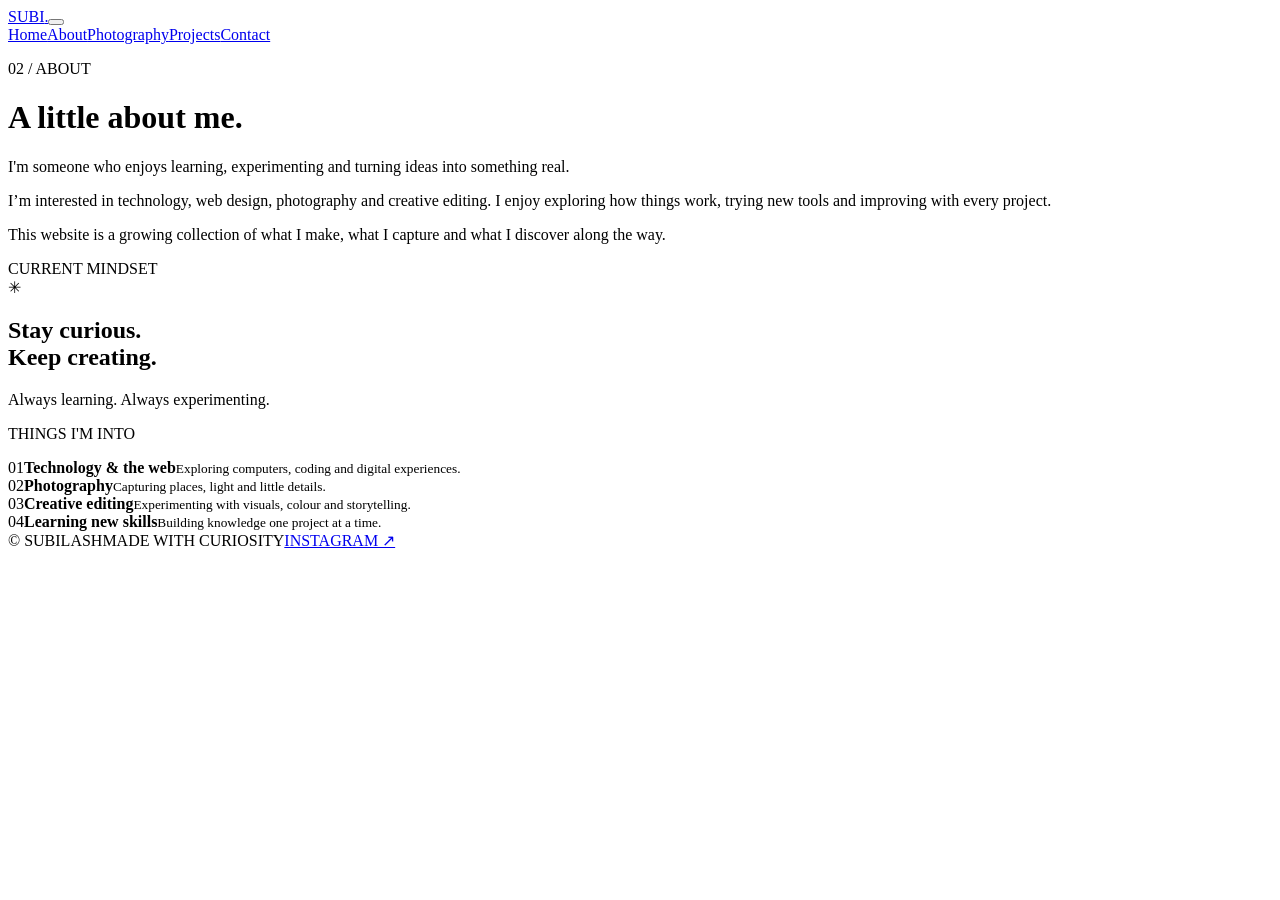
==== about.html @ b33e4e22 "Add files via upload" ====
<!doctype html><html lang="en"><head><meta charset="utf-8"><meta name="viewport" content="width=device-width,initial-scale=1"><meta name="theme-color" content="#05060b"><title>About — Subilash</title><link rel="icon" href="assets/favicon.svg"><link href="https://fonts.googleapis.com/css2?family=DM+Mono:wght@400;500&family=Manrope:wght@400;500;600;700;800&display=swap" rel="stylesheet"><link rel="stylesheet" href="assets/style.css"></head>
<body><header class="site-header"><a class="wordmark" href="index.html"><span class="mark"></span>SUBI<span class="wordmark-dot">.</span></a><button class="menu-toggle" aria-label="Open navigation" aria-expanded="false"><span></span><span></span></button><nav class="nav-links"><a href="index.html">Home</a><a class="active" href="about.html">About</a><a href="photography.html">Photography</a><a href="projects.html">Projects</a><a href="contact.html">Contact</a></nav></header>
<main class="inner-page wrap"><p class="eyebrow"><span class="status-dot"></span> 02 / ABOUT</p><h1 class="page-title">A little about <span class="gradient-text">me.</span></h1><div class="about-layout"><div class="about-lead"><p class="lead">I'm someone who enjoys learning, experimenting and turning ideas into something real.</p><p>I’m interested in technology, web design, photography and creative editing. I enjoy exploring how things work, trying new tools and improving with every project.</p><p>This website is a growing collection of what I make, what I capture and what I discover along the way.</p></div><aside class="about-note"><span class="section-kicker">CURRENT MINDSET</span><div class="note-symbol">✳</div><h2>Stay curious.<br>Keep creating.</h2><p>Always learning. Always experimenting.</p></aside></div>
<section class="interest-section"><p class="section-kicker">THINGS I'M INTO</p><div class="interest-list"><div><span>01</span><strong>Technology & the web</strong><small>Exploring computers, coding and digital experiences.</small></div><div><span>02</span><strong>Photography</strong><small>Capturing places, light and little details.</small></div><div><span>03</span><strong>Creative editing</strong><small>Experimenting with visuals, colour and storytelling.</small></div><div><span>04</span><strong>Learning new skills</strong><small>Building knowledge one project at a time.</small></div></div></section></main>
<footer class="site-footer wrap"><span>© <span data-year></span> SUBILASH</span><span>MADE WITH CURIOSITY</span><a href="https://www.instagram.com/hey_subilash/" target="_blank" rel="noreferrer">INSTAGRAM ↗</a></footer><script src="assets/main.js"></script></body></html>
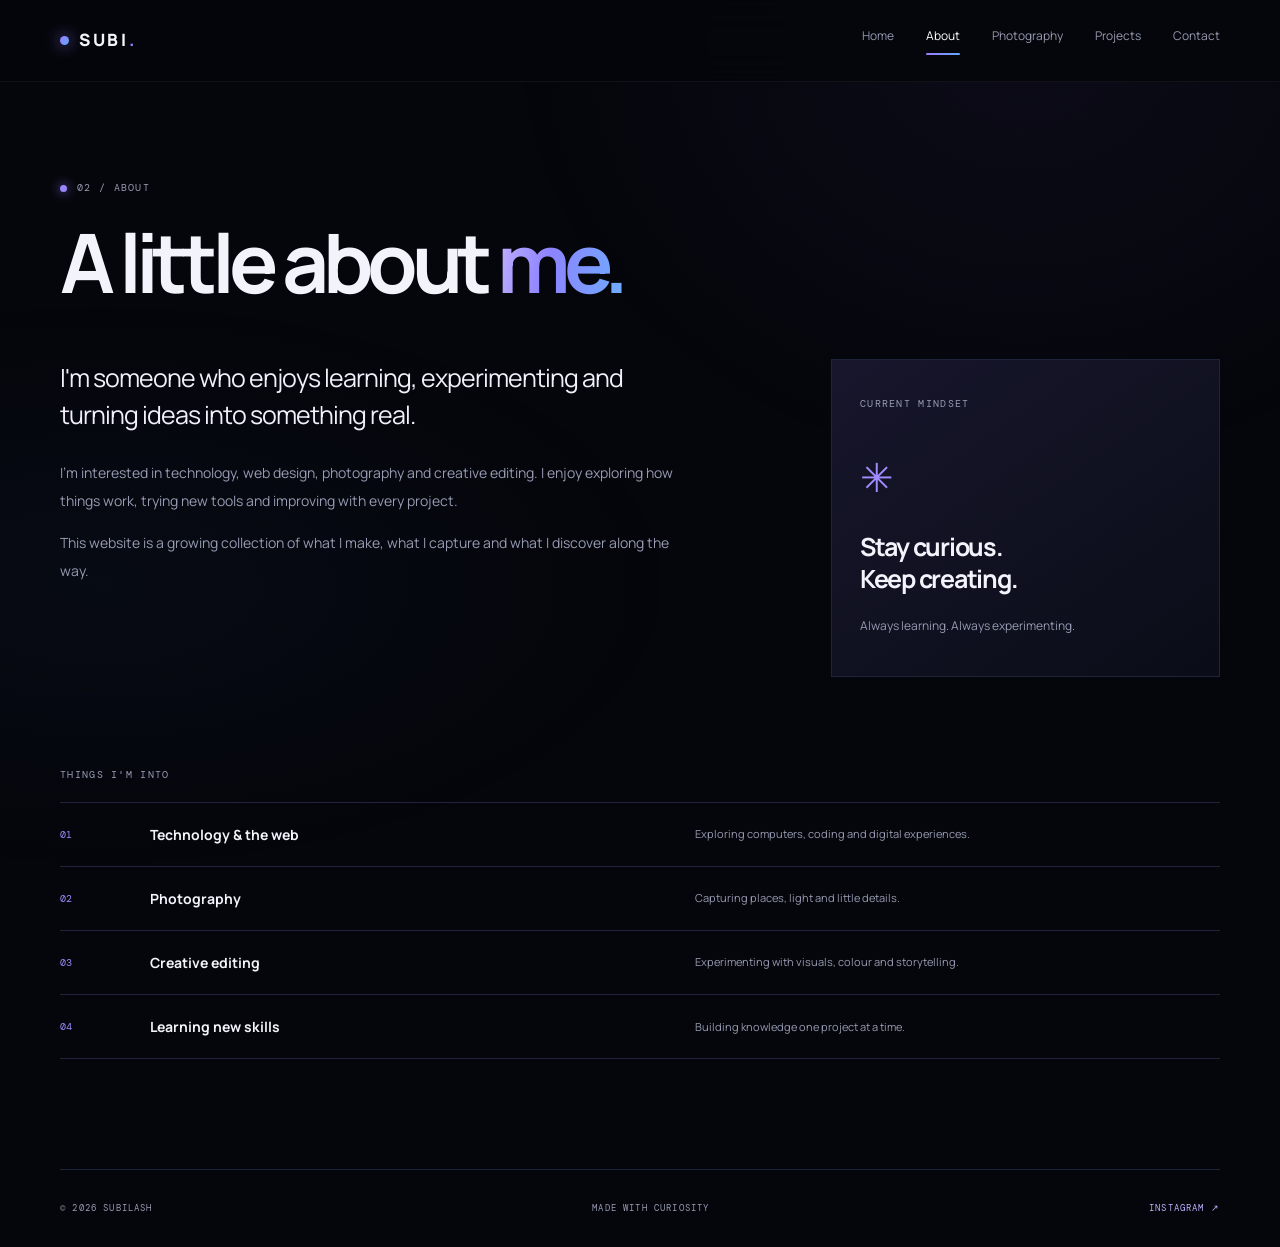
==== commit dde3162a: "Add descriptive metadata to about page" ====
--- a/about.html
+++ b/about.html
@@ -1,4 +1,4 @@
-<!doctype html><html lang="en"><head><meta charset="utf-8"><meta name="viewport" content="width=device-width,initial-scale=1"><meta name="theme-color" content="#05060b"><title>About — Subilash</title><link rel="icon" href="assets/favicon.svg"><link href="https://fonts.googleapis.com/css2?family=DM+Mono:wght@400;500&family=Manrope:wght@400;500;600;700;800&display=swap" rel="stylesheet"><link rel="stylesheet" href="assets/style.css"></head>
+<!doctype html><html lang="en"><head><meta charset="utf-8"><meta name="viewport" content="width=device-width,initial-scale=1"><meta name="theme-color" content="#05060b"><meta name="description" content="Learn about Subilash AA, a student from Kerala interested in technology, web design, photography and creative editing."><meta name="author" content="Subilash AA"><link rel="canonical" href="https://subilash22.github.io/subilash-proflie/about.html"><title>About Subilash AA — Interests and Background</title><link rel="icon" href="assets/favicon.svg"><link href="https://fonts.googleapis.com/css2?family=DM+Mono:wght@400;500&family=Manrope:wght@400;500;600;700;800&display=swap" rel="stylesheet"><link rel="stylesheet" href="assets/style.css"></head>
 <body><header class="site-header"><a class="wordmark" href="index.html"><span class="mark"></span>SUBI<span class="wordmark-dot">.</span></a><button class="menu-toggle" aria-label="Open navigation" aria-expanded="false"><span></span><span></span></button><nav class="nav-links"><a href="index.html">Home</a><a class="active" href="about.html">About</a><a href="photography.html">Photography</a><a href="projects.html">Projects</a><a href="contact.html">Contact</a></nav></header>
 <main class="inner-page wrap"><p class="eyebrow"><span class="status-dot"></span> 02 / ABOUT</p><h1 class="page-title">A little about <span class="gradient-text">me.</span></h1><div class="about-layout"><div class="about-lead"><p class="lead">I'm someone who enjoys learning, experimenting and turning ideas into something real.</p><p>I’m interested in technology, web design, photography and creative editing. I enjoy exploring how things work, trying new tools and improving with every project.</p><p>This website is a growing collection of what I make, what I capture and what I discover along the way.</p></div><aside class="about-note"><span class="section-kicker">CURRENT MINDSET</span><div class="note-symbol">✳</div><h2>Stay curious.<br>Keep creating.</h2><p>Always learning. Always experimenting.</p></aside></div>
 <section class="interest-section"><p class="section-kicker">THINGS I'M INTO</p><div class="interest-list"><div><span>01</span><strong>Technology & the web</strong><small>Exploring computers, coding and digital experiences.</small></div><div><span>02</span><strong>Photography</strong><small>Capturing places, light and little details.</small></div><div><span>03</span><strong>Creative editing</strong><small>Experimenting with visuals, colour and storytelling.</small></div><div><span>04</span><strong>Learning new skills</strong><small>Building knowledge one project at a time.</small></div></div></section></main>
--- a/assets/style.css
+++ b/assets/style.css
@@ -0,0 +1,15 @@
+
+:root{--bg:#05060b;--panel:#0b0e18;--panel2:#101425;--line:#20243a;--text:#f3f4fb;--muted:#969bb2;--purple:#9b7bff;--blue:#62a9ff;--mint:#a6a2ff;--max:1160px}
+*{box-sizing:border-box}html{scroll-behavior:smooth}body{margin:0;background:var(--bg);color:var(--text);font-family:Manrope,Arial,sans-serif;line-height:1.65;min-height:100vh;overflow-x:hidden}body:before{content:"";position:fixed;inset:0;pointer-events:none;z-index:-1;background:radial-gradient(ellipse at 80% 5%,#27204b35,transparent 35%),radial-gradient(ellipse at 8% 65%,#14274a26,transparent 34%)}
+a{color:inherit;text-decoration:none}.wrap{width:min(var(--max),calc(100% - 64px));margin-inline:auto}.site-header{height:82px;padding:0 max(32px,calc((100vw - var(--max))/2));display:flex;align-items:center;justify-content:space-between;border-bottom:1px solid #ffffff0c;background:#05060bdc;backdrop-filter:blur(18px);position:sticky;top:0;z-index:20}.wordmark{font-size:17px;font-weight:800;letter-spacing:.16em;display:flex;align-items:center;gap:10px}.wordmark-dot{color:var(--purple);margin-left:-10px}.mark{width:9px;height:9px;border-radius:50%;background:linear-gradient(135deg,var(--purple),var(--blue));box-shadow:0 0 16px #8c7cff}.nav-links{display:flex;gap:32px}.nav-links a{font-size:12px;color:var(--muted);transition:.2s}.nav-links a:hover,.nav-links a.active{color:#fff}.nav-links a.active:after{content:"";display:block;height:2px;background:linear-gradient(90deg,var(--purple),var(--blue));margin-top:7px;border-radius:2px}.menu-toggle{display:none}
+.hero{min-height:650px;position:relative;display:flex;align-items:center;padding-block:90px 120px}.hero-copy{position:relative;z-index:2;max-width:620px}.eyebrow,.section-kicker,.feature-number,.hero-bottom,.art-caption,.site-footer,.contact-label,.project-row small{font-family:"DM Mono",monospace;letter-spacing:.13em;font-size:10px;color:var(--muted)}.eyebrow{display:flex;align-items:center;gap:10px}.status-dot{width:7px;height:7px;border-radius:50%;background:#9a85ff;box-shadow:0 0 12px #9278ff}.hero h1{font-size:clamp(54px,8vw,100px);line-height:.99;letter-spacing:-.075em;margin:28px 0 24px;font-weight:700}.gradient-text{background:linear-gradient(100deg,#c6b4ff 0%,#8d83ff 42%,#6daeff 100%);-webkit-background-clip:text;background-clip:text;color:transparent}.hero-description{font-size:16px;color:var(--muted);max-width:450px;line-height:1.9}.hero-actions{display:flex;align-items:center;gap:28px;margin-top:34px}.button{display:inline-flex;align-items:center;gap:20px;padding:13px 18px;border-radius:4px;font-size:12px;font-weight:700;transition:.25s}.button-primary{background:linear-gradient(110deg,#8c70ed,#4c84d8);color:white;box-shadow:0 8px 35px #745be52b}.button-primary:hover{transform:translateY(-3px);box-shadow:0 12px 40px #745be54d}.text-link,.arrow-link{font:10px "DM Mono",monospace;color:#c1b7ff;letter-spacing:.06em}.text-link span{margin-left:8px}.hero-art{position:absolute;width:min(46vw,500px);aspect-ratio:1;right:0;top:50%;transform:translateY(-52%);display:grid;place-items:center;opacity:.9}.art-glow{position:absolute;inset:14%;border-radius:50%;background:radial-gradient(circle,#5f4bc22a,transparent 65%);filter:blur(20px)}.hero-core{width:38%;aspect-ratio:1;border-radius:50%;background:radial-gradient(circle at 35% 28%,#25254d 0,#101321 38%,#05060b 72%);box-shadow:0 0 35px #7765ff35,0 0 100px #5340ad20,inset -12px -12px 30px #000}.orbit{position:absolute;border:1px solid #8c7bff38;border-radius:50%;width:78%;height:30%;transform:rotate(-27deg);box-shadow:0 0 20px #7a67ff12}.orbit-b{width:95%;height:43%;transform:rotate(35deg);border-color:#67aaff26}.art-caption{position:absolute;bottom:4%;right:2%;font-size:8px}.hero-bottom{position:absolute;bottom:36px;left:0;right:0;display:flex;align-items:center;gap:18px;font-size:9px}.scroll-line{width:70px;height:1px;background:linear-gradient(90deg,var(--purple),transparent)}.hero-bottom span:last-child{margin-left:auto}
+.intro-strip{border-top:1px solid var(--line);border-bottom:1px solid var(--line);padding:34px 0;display:grid;grid-template-columns:180px 1fr auto;align-items:center;gap:24px}.intro-strip p{font-size:14px;color:#d4d5e1;margin:0;max-width:580px}.arrow-link{white-space:nowrap}.feature-grid{display:grid;grid-template-columns:repeat(3,1fr);gap:14px;padding-top:90px}.feature-card{min-height:260px;border:1px solid var(--line);background:linear-gradient(145deg,#101321b8,#090b12);padding:24px;position:relative;transition:.3s;overflow:hidden}.feature-card:before{content:"";position:absolute;width:180px;height:180px;border-radius:50%;right:-90px;top:-100px;background:#806bff15;filter:blur(12px);transition:.3s}.feature-card:hover{transform:translateY(-6px);border-color:#8371ce88}.feature-card:hover:before{transform:scale(1.5)}.feature-number{font-size:9px}.feature-icon{font-size:28px;color:#a995ff;margin-top:30px}.feature-card h2{font-size:21px;margin:12px 0 5px;letter-spacing:-.04em}.feature-card p{font-size:12px;color:var(--muted);max-width:240px}.feature-arrow{position:absolute;right:24px;bottom:22px;color:#b4a5ff}.closing{padding-block:125px 100px}.closing h2{font-size:clamp(45px,7vw,78px);line-height:1.02;letter-spacing:-.07em;margin:18px 0 30px}.site-footer{min-height:78px;border-top:1px solid var(--line);display:flex;align-items:center;justify-content:space-between;font-size:9px}.site-footer a{color:#bdb0ff}
+.inner-page{padding-top:88px;padding-bottom:110px;min-height:calc(100vh - 160px)}.page-title{font-size:clamp(48px,7vw,82px);line-height:1.05;letter-spacing:-.075em;margin:22px 0 18px}.page-intro{color:var(--muted);font-size:14px;max-width:590px;margin-bottom:48px}.about-layout{display:grid;grid-template-columns:1.4fr .8fr;gap:90px;margin-top:54px;align-items:start}.about-lead{max-width:640px}.about-lead p{color:var(--muted);font-size:14px;line-height:2}.about-lead .lead{font-size:25px;line-height:1.5;color:#f0effa;letter-spacing:-.04em;margin-top:0}.about-note{padding:28px;border:1px solid var(--line);background:linear-gradient(145deg,#17162c,#0a0d17)}.note-symbol{font-size:40px;color:#a18cff;margin:30px 0 12px}.about-note h2{font-size:25px;line-height:1.3;letter-spacing:-.05em}.about-note p{font-size:12px;color:var(--muted)}.interest-section{margin-top:90px}.interest-list{margin-top:18px;border-top:1px solid var(--line)}.interest-list>div{display:grid;grid-template-columns:70px 1fr 1fr;gap:20px;padding:20px 0;border-bottom:1px solid var(--line);align-items:center}.interest-list span{font:10px "DM Mono",monospace;color:#9d8bff}.interest-list strong{font-size:14px}.interest-list small{color:var(--muted);font-size:11px}
+.photo-grid{display:grid;grid-template-columns:repeat(2,minmax(0,1fr));gap:18px}.photo-card{padding:0;border:1px solid var(--line);background:#0a0d15;text-align:left;color:inherit;cursor:zoom-in;overflow:hidden;position:relative}.photo-card img{display:block;width:100%;height:380px;object-fit:cover;filter:saturate(.88) contrast(1.04);transition:transform .7s,filter .5s}.photo-card:hover img{transform:scale(1.035);filter:saturate(1.08) contrast(1.06)}.photo-meta{display:flex;flex-direction:column;padding:15px 17px}.photo-meta strong{font-size:13px}.photo-meta small{font-size:10px;color:var(--muted);margin-top:3px}.lightbox{position:fixed;inset:0;background:#020309f2;z-index:50;display:grid;place-items:center;padding:5vw;opacity:0;visibility:hidden;transition:.25s}.lightbox.open{opacity:1;visibility:visible}.lightbox img{max-width:92vw;max-height:86vh;object-fit:contain}.lightbox-close{position:absolute;right:25px;top:12px;background:none;border:0;color:white;font-size:38px;cursor:pointer}
+.project-list{border-top:1px solid var(--line);margin-top:55px}.project-row{display:grid;grid-template-columns:70px 1fr 40px;gap:20px;padding:30px 0;border-bottom:1px solid var(--line);align-items:start}.project-index{font:11px "DM Mono",monospace;color:#a18cff;padding-top:8px}.project-row h2{font-size:22px;margin:0 0 7px;letter-spacing:-.04em}.project-row p{font-size:13px;color:var(--muted);margin:0 0 13px}.project-row small{font-size:9px}.project-symbol{font-size:22px;color:#a18cff}
+.contact-page{min-height:calc(100vh - 160px)}.contact-links{max-width:760px;margin-top:55px;border-top:1px solid var(--line)}.contact-links a{display:grid;grid-template-columns:150px 1fr 30px;align-items:center;padding:23px 0;border-bottom:1px solid var(--line);transition:.2s}.contact-links a:hover{padding-left:10px;color:#c4b7ff}.contact-links strong{font-size:17px}.contact-arrow{font-size:20px;color:#a18cff}.email-note{font-size:10px;color:#777e96;margin-top:18px}
+.reveal{opacity:0;transform:translateY(18px);transition:opacity .65s ease,transform .65s ease}.reveal.visible{opacity:1;transform:none}
+.intro{position:fixed;inset:0;z-index:100;background:#000;display:grid;place-items:center;overflow:hidden;opacity:1;visibility:visible}.intro img{width:100%;height:100%;object-fit:contain;transform:scale(.82);animation:hole-arrive 2.65s cubic-bezier(.2,.7,.2,1) both}.intro:after{content:"";position:absolute;inset:0;background:radial-gradient(circle at center,transparent 0 9%,#00000014 20%,#000 80%);pointer-events:none}.intro-flash{position:absolute;inset:0;background:white;opacity:0;animation:flash .28s ease 2.58s both;pointer-events:none}.intro.done{animation:intro-away .35s ease forwards;pointer-events:none}@keyframes hole-arrive{0%{opacity:0;transform:scale(.62)}18%{opacity:1}72%{transform:scale(1.04)}100%{opacity:1;transform:scale(1.12)}}@keyframes flash{0%{opacity:0}30%{opacity:.85}100%{opacity:0}}@keyframes intro-away{to{opacity:0;visibility:hidden}}
+@media(max-width:800px){.wrap{width:calc(100% - 42px)}.site-header{height:70px;padding:0 21px}.menu-toggle{display:flex;width:40px;height:40px;border:1px solid var(--line);background:#0b0d16;border-radius:4px;flex-direction:column;justify-content:center;gap:6px;align-items:center}.menu-toggle span{width:16px;height:1px;background:#ddd}.nav-links{display:none;position:absolute;left:0;right:0;top:69px;background:#080a12f7;padding:20px 22px 25px;border-bottom:1px solid var(--line);flex-direction:column;gap:18px}.nav-links.open{display:flex}.nav-links a.active:after{display:none}.hero{min-height:680px;padding-top:70px;align-items:flex-start}.hero-copy{padding-top:55px}.hero h1{font-size:clamp(55px,12vw,82px)}.hero-description{font-size:14px;max-width:380px}.hero-art{width:75vw;max-width:400px;right:-12%;top:58%;opacity:.45}.hero-bottom{bottom:28px}.intro-strip{grid-template-columns:1fr;gap:13px;padding:25px 0}.intro-strip p{font-size:13px}.feature-grid{grid-template-columns:1fr;padding-top:55px}.feature-card{min-height:215px}.feature-icon{margin-top:20px}.closing{padding-block:90px 70px}.site-footer{gap:10px;flex-wrap:wrap;padding:20px 0;line-height:1.8}.inner-page{padding-top:65px}.about-layout{grid-template-columns:1fr;gap:28px;margin-top:35px}.about-note{max-width:480px}.interest-section{margin-top:65px}.photo-grid{grid-template-columns:1fr;gap:14px}.photo-card img{height:min(112vw,440px)}.page-intro{margin-bottom:32px}.contact-links a{grid-template-columns:95px 1fr 20px}.contact-links strong{font-size:14px}.project-row{grid-template-columns:36px 1fr 24px;gap:12px}.project-row h2{font-size:19px}}
+@media(max-width:430px){.hero{min-height:650px}.hero-actions{gap:18px;flex-wrap:wrap}.button{padding:12px 14px}.text-link{font-size:9px}.hero-art{top:60%;right:-20%}.interest-list>div{grid-template-columns:35px 1fr;gap:8px}.interest-list small{grid-column:2}.contact-links a{grid-template-columns:1fr 22px;gap:4px}.contact-label{grid-column:1}.contact-links strong{grid-column:1}.contact-arrow{grid-column:2;grid-row:1/3}.site-footer span:nth-child(2){display:none}}
+@media(prefers-reduced-motion:reduce){*,*::before,*::after{animation-duration:.01ms!important;animation-iteration-count:1!important;scroll-behavior:auto!important;transition-duration:.01ms!important}.reveal{opacity:1;transform:none}}
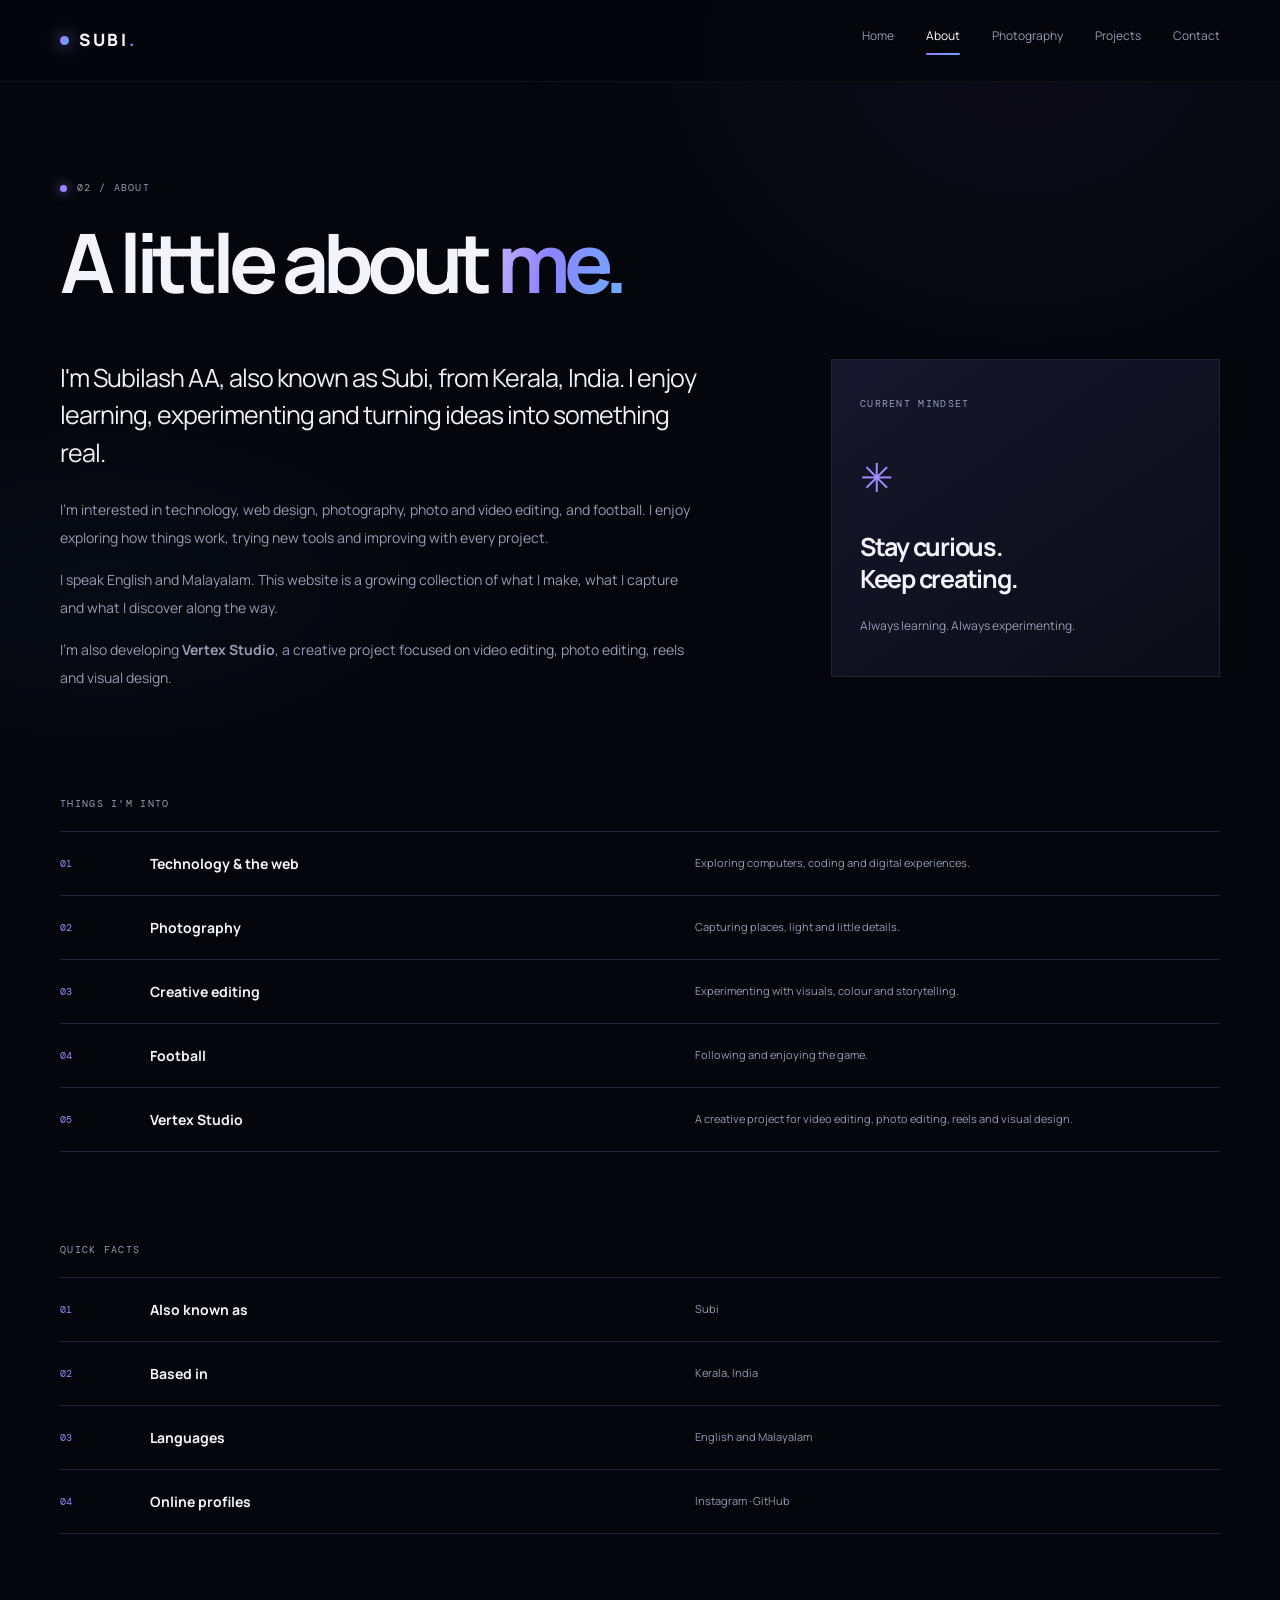
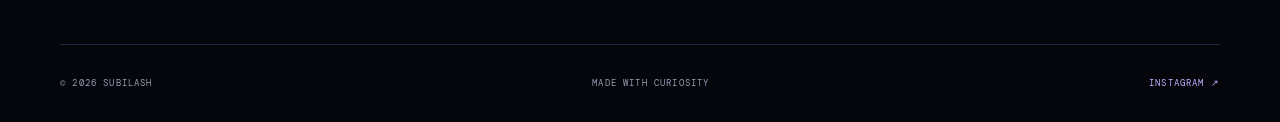
==== commit 030e5531: "Add discoverable profile details and structured data" ====
--- a/about.html
+++ b/about.html
@@ -1,5 +1,58 @@
-<!doctype html><html lang="en"><head><meta charset="utf-8"><meta name="viewport" content="width=device-width,initial-scale=1"><meta name="theme-color" content="#05060b"><meta name="description" content="Learn about Subilash AA, a student from Kerala interested in technology, web design, photography and creative editing."><meta name="author" content="Subilash AA"><link rel="canonical" href="https://subilash22.github.io/subilash-proflie/about.html"><title>About Subilash AA — Interests and Background</title><link rel="icon" href="assets/favicon.svg"><link href="https://fonts.googleapis.com/css2?family=DM+Mono:wght@400;500&family=Manrope:wght@400;500;600;700;800&display=swap" rel="stylesheet"><link rel="stylesheet" href="assets/style.css"></head>
-<body><header class="site-header"><a class="wordmark" href="index.html"><span class="mark"></span>SUBI<span class="wordmark-dot">.</span></a><button class="menu-toggle" aria-label="Open navigation" aria-expanded="false"><span></span><span></span></button><nav class="nav-links"><a href="index.html">Home</a><a class="active" href="about.html">About</a><a href="photography.html">Photography</a><a href="projects.html">Projects</a><a href="contact.html">Contact</a></nav></header>
-<main class="inner-page wrap"><p class="eyebrow"><span class="status-dot"></span> 02 / ABOUT</p><h1 class="page-title">A little about <span class="gradient-text">me.</span></h1><div class="about-layout"><div class="about-lead"><p class="lead">I'm someone who enjoys learning, experimenting and turning ideas into something real.</p><p>I’m interested in technology, web design, photography and creative editing. I enjoy exploring how things work, trying new tools and improving with every project.</p><p>This website is a growing collection of what I make, what I capture and what I discover along the way.</p></div><aside class="about-note"><span class="section-kicker">CURRENT MINDSET</span><div class="note-symbol">✳</div><h2>Stay curious.<br>Keep creating.</h2><p>Always learning. Always experimenting.</p></aside></div>
-<section class="interest-section"><p class="section-kicker">THINGS I'M INTO</p><div class="interest-list"><div><span>01</span><strong>Technology & the web</strong><small>Exploring computers, coding and digital experiences.</small></div><div><span>02</span><strong>Photography</strong><small>Capturing places, light and little details.</small></div><div><span>03</span><strong>Creative editing</strong><small>Experimenting with visuals, colour and storytelling.</small></div><div><span>04</span><strong>Learning new skills</strong><small>Building knowledge one project at a time.</small></div></div></section></main>
-<footer class="site-footer wrap"><span>© <span data-year></span> SUBILASH</span><span>MADE WITH CURIOSITY</span><a href="https://www.instagram.com/hey_subilash/" target="_blank" rel="noreferrer">INSTAGRAM ↗</a></footer><script src="assets/main.js"></script></body></html>+<!doctype html>
+<html lang="en">
+<head>
+  <meta charset="utf-8">
+  <meta name="viewport" content="width=device-width,initial-scale=1">
+  <meta name="theme-color" content="#05060b">
+  <meta name="description" content="Learn about Subilash AA (Subi) from Kerala, India: interests in technology, photography, video editing, football, languages and creative projects including Vertex Studio.">
+  <meta name="author" content="Subilash AA">
+  <meta name="robots" content="index,follow">
+  <link rel="canonical" href="https://subilash22.github.io/subilash-proflie/about.html">
+  <title>About Subilash AA (Subi) — Interests, Languages and Projects</title>
+  <script type="application/ld+json">{"@context":"https://schema.org","@type":"ProfilePage","url":"https://subilash22.github.io/subilash-proflie/about.html","name":"About Subilash AA (Subi)","mainEntity":{"@type":"Person","@id":"https://subilash22.github.io/subilash-proflie/#person","name":"Subilash AA","alternateName":"Subi","url":"https://subilash22.github.io/subilash-proflie/","sameAs":["https://www.instagram.com/hey_subilash/","https://github.com/subilash22"],"description":"Subilash AA, also known as Subi, is a student and creative enthusiast from Kerala, India, interested in technology, photography, photo and video editing, web design, football and creative projects. He is working on Vertex Studio.","knowsAbout":["Technology","Photography","Photo editing","Video editing","Web design","Football","Creative projects"],"knowsLanguage":["English","Malayalam"],"address":{"@type":"PostalAddress","addressRegion":"Kerala","addressCountry":"IN"}}}</script>
+  <link rel="icon" href="assets/favicon.svg">
+  <link href="https://fonts.googleapis.com/css2?family=DM+Mono:wght@400;500&family=Manrope:wght@400;500;600;700;800&display=swap" rel="stylesheet">
+  <link rel="stylesheet" href="assets/style.css">
+</head>
+<body>
+<header class="site-header">
+  <a class="wordmark" href="index.html"><span class="mark"></span>SUBI<span class="wordmark-dot">.</span></a>
+  <button class="menu-toggle" aria-label="Open navigation" aria-expanded="false"><span></span><span></span></button>
+  <nav class="nav-links"><a href="index.html">Home</a><a class="active" href="about.html">About</a><a href="photography.html">Photography</a><a href="projects.html">Projects</a><a href="contact.html">Contact</a></nav>
+</header>
+<main class="inner-page wrap">
+  <p class="eyebrow"><span class="status-dot"></span> 02 / ABOUT</p>
+  <h1 class="page-title">A little about <span class="gradient-text">me.</span></h1>
+  <div class="about-layout">
+    <div class="about-lead">
+      <p class="lead">I'm Subilash AA, also known as Subi, from Kerala, India. I enjoy learning, experimenting and turning ideas into something real.</p>
+      <p>I'm interested in technology, web design, photography, photo and video editing, and football. I enjoy exploring how things work, trying new tools and improving with every project.</p>
+      <p>I speak English and Malayalam. This website is a growing collection of what I make, what I capture and what I discover along the way.</p>
+      <p>I'm also developing <strong>Vertex Studio</strong>, a creative project focused on video editing, photo editing, reels and visual design.</p>
+    </div>
+    <aside class="about-note"><span class="section-kicker">CURRENT MINDSET</span><div class="note-symbol">✳</div><h2>Stay curious.<br>Keep creating.</h2><p>Always learning. Always experimenting.</p></aside>
+  </div>
+  <section class="interest-section">
+    <p class="section-kicker">THINGS I'M INTO</p>
+    <div class="interest-list">
+      <div><span>01</span><strong>Technology & the web</strong><small>Exploring computers, coding and digital experiences.</small></div>
+      <div><span>02</span><strong>Photography</strong><small>Capturing places, light and little details.</small></div>
+      <div><span>03</span><strong>Creative editing</strong><small>Experimenting with visuals, colour and storytelling.</small></div>
+      <div><span>04</span><strong>Football</strong><small>Following and enjoying the game.</small></div>
+      <div><span>05</span><strong>Vertex Studio</strong><small>A creative project for video editing, photo editing, reels and visual design.</small></div>
+    </div>
+  </section>
+  <section class="interest-section">
+    <p class="section-kicker">QUICK FACTS</p>
+    <div class="interest-list">
+      <div><span>01</span><strong>Also known as</strong><small>Subi</small></div>
+      <div><span>02</span><strong>Based in</strong><small>Kerala, India</small></div>
+      <div><span>03</span><strong>Languages</strong><small>English and Malayalam</small></div>
+      <div><span>04</span><strong>Online profiles</strong><small><a href="https://www.instagram.com/hey_subilash/" target="_blank" rel="noreferrer">Instagram</a> · <a href="https://github.com/subilash22" target="_blank" rel="noreferrer">GitHub</a></small></div>
+    </div>
+  </section>
+</main>
+<footer class="site-footer wrap"><span>© <span data-year></span> SUBILASH</span><span>MADE WITH CURIOSITY</span><a href="https://www.instagram.com/hey_subilash/" target="_blank" rel="noreferrer">INSTAGRAM ↗</a></footer>
+<script src="assets/main.js"></script>
+</body>
+</html>
